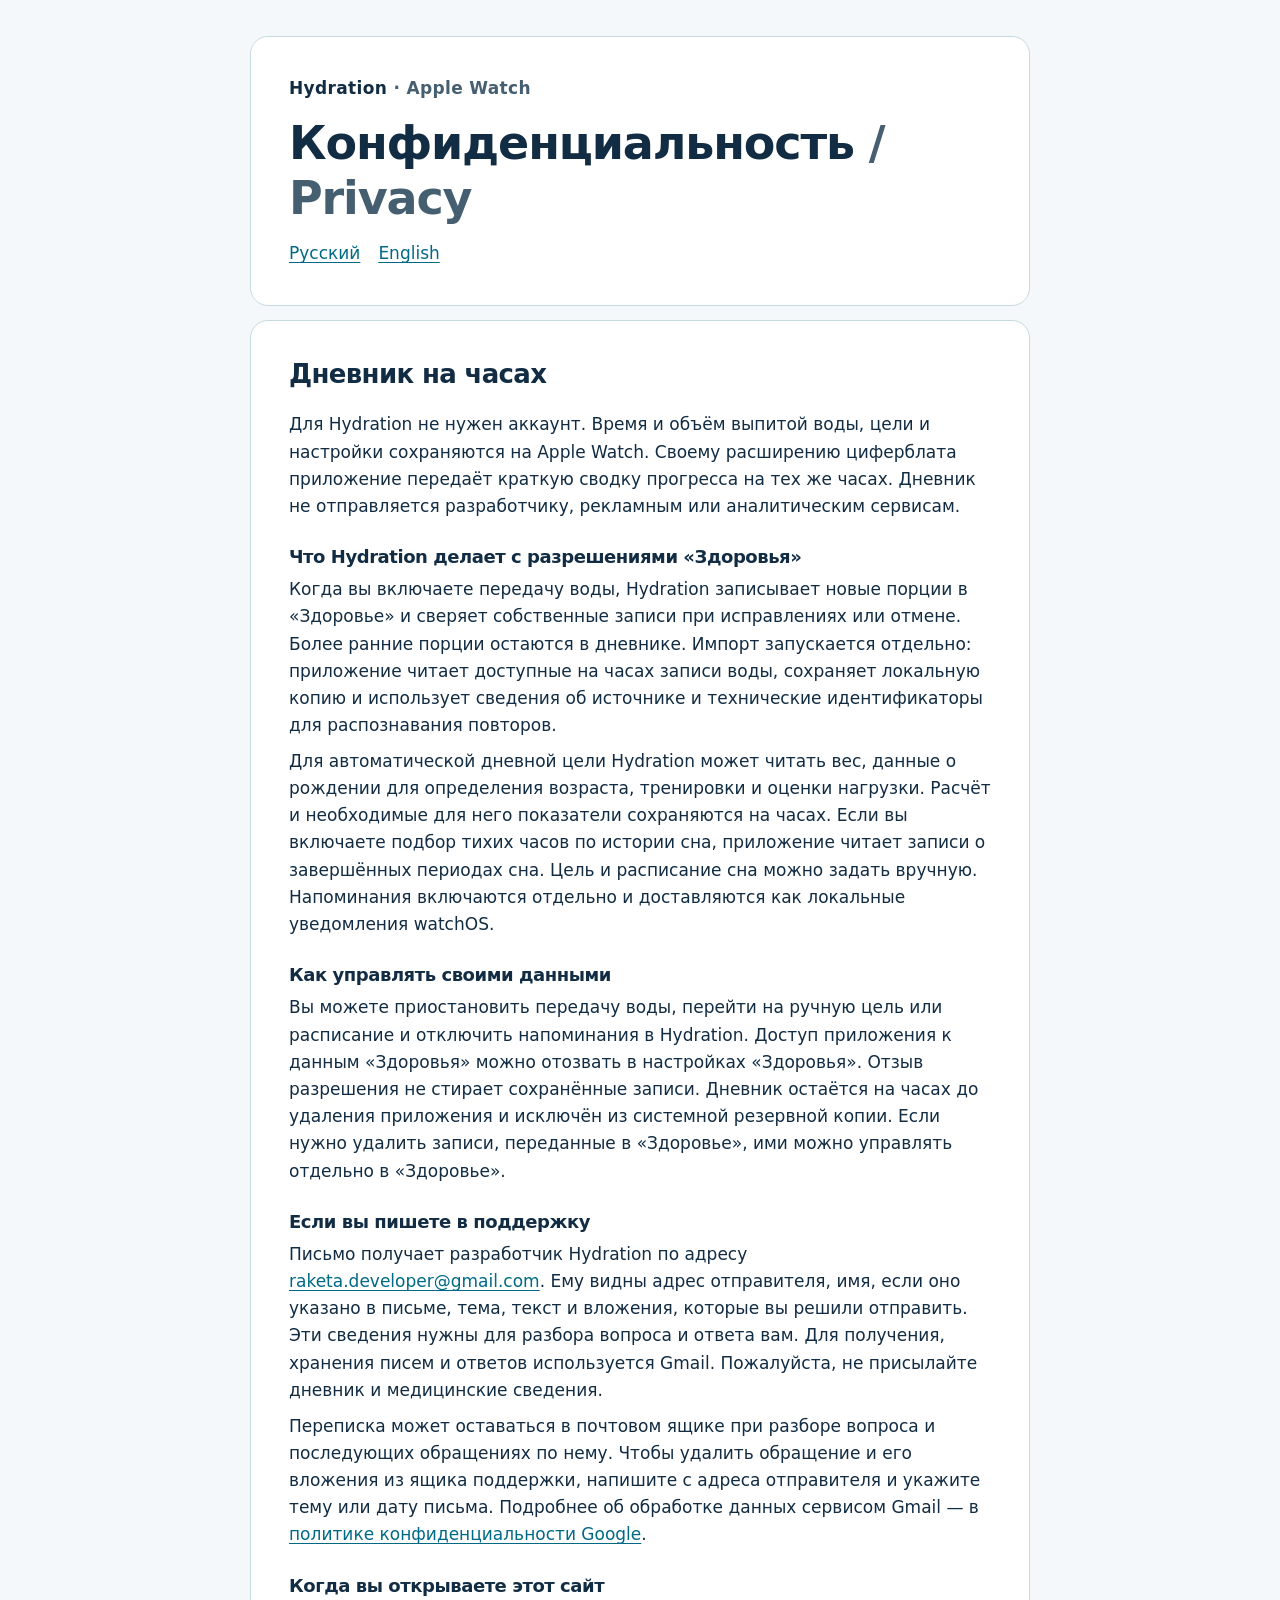
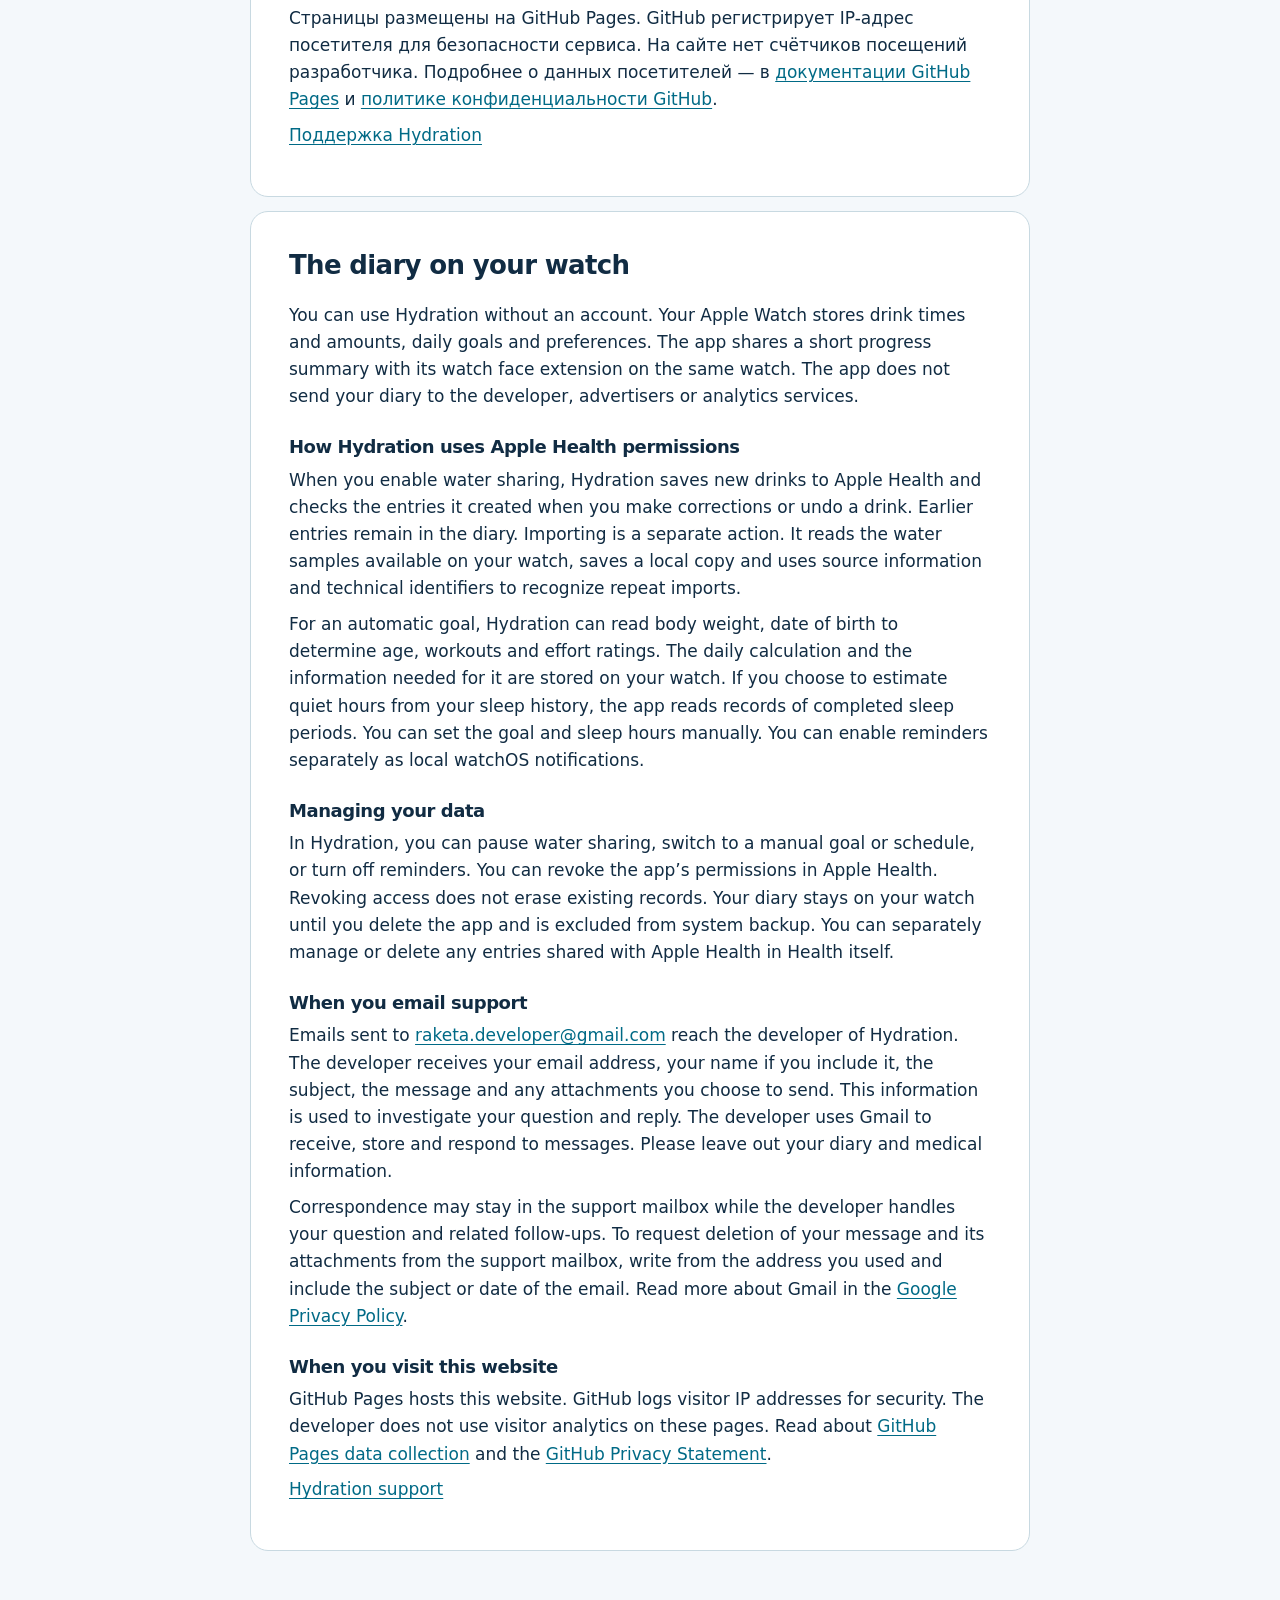
==== privacy.html @ a29f0064 "Publish bilingual Hydration privacy and support pages" ====
<!doctype html>
<html lang="ru">
<head>
  <meta charset="utf-8">
  <meta name="viewport" content="width=device-width, initial-scale=1">
  <title>Hydration — Конфиденциальность / Privacy</title>
  <link rel="stylesheet" href="style.css">
</head>
<body>
<main>
  <header>
    <a class="brand" href="./">Hydration <span>· Apple Watch</span></a>
    <h1>Конфиденциальность <span lang="en">/ Privacy</span></h1>
    <nav aria-label="Язык / Language"><a href="#ru">Русский</a><a lang="en" href="#en">English</a></nav>
  </header>
  <section id="ru" lang="ru" aria-labelledby="privacy-ru">
    <h2 id="privacy-ru">Дневник на часах</h2>
    <p>Для Hydration не нужен аккаунт. Время и объём выпитой воды, цели и настройки сохраняются на Apple Watch. Своему расширению циферблата приложение передаёт краткую сводку прогресса на тех же часах. Дневник не отправляется разработчику, рекламным или аналитическим сервисам.</p>
    <h3>Что Hydration делает с разрешениями «Здоровья»</h3>
    <p>Когда вы включаете передачу воды, Hydration записывает новые порции в «Здоровье» и сверяет собственные записи при исправлениях или отмене. Более ранние порции остаются в дневнике. Импорт запускается отдельно: приложение читает доступные на часах записи воды, сохраняет локальную копию и использует сведения об источнике и технические идентификаторы для распознавания повторов.</p>
    <p>Для автоматической дневной цели Hydration может читать вес, данные о рождении для определения возраста, тренировки и оценки нагрузки. Расчёт и необходимые для него показатели сохраняются на часах. Если вы включаете подбор тихих часов по истории сна, приложение читает записи о завершённых периодах сна. Цель и расписание сна можно задать вручную. Напоминания включаются отдельно и доставляются как локальные уведомления watchOS.</p>
    <h3>Как управлять своими данными</h3>
    <p>Вы можете приостановить передачу воды, перейти на ручную цель или расписание и отключить напоминания в Hydration. Доступ приложения к данным «Здоровья» можно отозвать в настройках «Здоровья». Отзыв разрешения не стирает сохранённые записи. Дневник остаётся на часах до удаления приложения и исключён из системной резервной копии. Если нужно удалить записи, переданные в «Здоровье», ими можно управлять отдельно в «Здоровье».</p>
    <h3>Если вы пишете в поддержку</h3>
    <p>Письмо получает разработчик Hydration по адресу <a href="mailto:raketa.developer@gmail.com">raketa.developer@gmail.com</a>. Ему видны адрес отправителя, имя, если оно указано в письме, тема, текст и вложения, которые вы решили отправить. Эти сведения нужны для разбора вопроса и ответа вам. Для получения, хранения писем и ответов используется Gmail. Пожалуйста, не присылайте дневник и медицинские сведения.</p>
    <p>Переписка может оставаться в почтовом ящике при разборе вопроса и последующих обращениях по нему. Чтобы удалить обращение и его вложения из ящика поддержки, напишите с адреса отправителя и укажите тему или дату письма. Подробнее об обработке данных сервисом Gmail — в <a href="https://policies.google.com/privacy?hl=ru">политике конфиденциальности Google</a>.</p>
    <h3>Когда вы открываете этот сайт</h3>
    <p>Страницы размещены на GitHub Pages. GitHub регистрирует IP-адрес посетителя для безопасности сервиса. На сайте нет счётчиков посещений разработчика. Подробнее о данных посетителей — в <a href="https://docs.github.com/en/pages/getting-started-with-github-pages/what-is-github-pages#data-collection">документации GitHub Pages</a> и <a href="https://docs.github.com/en/site-policy/privacy-policies/github-general-privacy-statement">политике конфиденциальности GitHub</a>.</p>
    <p><a href="support.html#ru">Поддержка Hydration</a></p>
  </section>
  <section id="en" lang="en" aria-labelledby="privacy-en">
    <h2 id="privacy-en">The diary on your watch</h2>
    <p>You can use Hydration without an account. Your Apple Watch stores drink times and amounts, daily goals and preferences. The app shares a short progress summary with its watch face extension on the same watch. The app does not send your diary to the developer, advertisers or analytics services.</p>
    <h3>How Hydration uses Apple Health permissions</h3>
    <p>When you enable water sharing, Hydration saves new drinks to Apple Health and checks the entries it created when you make corrections or undo a drink. Earlier entries remain in the diary. Importing is a separate action. It reads the water samples available on your watch, saves a local copy and uses source information and technical identifiers to recognize repeat imports.</p>
    <p>For an automatic goal, Hydration can read body weight, date of birth to determine age, workouts and effort ratings. The daily calculation and the information needed for it are stored on your watch. If you choose to estimate quiet hours from your sleep history, the app reads records of completed sleep periods. You can set the goal and sleep hours manually. You can enable reminders separately as local watchOS notifications.</p>
    <h3>Managing your data</h3>
    <p>In Hydration, you can pause water sharing, switch to a manual goal or schedule, or turn off reminders. You can revoke the app’s permissions in Apple Health. Revoking access does not erase existing records. Your diary stays on your watch until you delete the app and is excluded from system backup. You can separately manage or delete any entries shared with Apple Health in Health itself.</p>
    <h3>When you email support</h3>
    <p>Emails sent to <a href="mailto:raketa.developer@gmail.com">raketa.developer@gmail.com</a> reach the developer of Hydration. The developer receives your email address, your name if you include it, the subject, the message and any attachments you choose to send. This information is used to investigate your question and reply. The developer uses Gmail to receive, store and respond to messages. Please leave out your diary and medical information.</p>
    <p>Correspondence may stay in the support mailbox while the developer handles your question and related follow-ups. To request deletion of your message and its attachments from the support mailbox, write from the address you used and include the subject or date of the email. Read more about Gmail in the <a href="https://policies.google.com/privacy?hl=en">Google Privacy Policy</a>.</p>
    <h3>When you visit this website</h3>
    <p>GitHub Pages hosts this website. GitHub logs visitor IP addresses for security. The developer does not use visitor analytics on these pages. Read about <a href="https://docs.github.com/en/pages/getting-started-with-github-pages/what-is-github-pages#data-collection">GitHub Pages data collection</a> and the <a href="https://docs.github.com/en/site-policy/privacy-policies/github-general-privacy-statement">GitHub Privacy Statement</a>.</p>
    <p><a href="support.html#en">Hydration support</a></p>
  </section>
</main>
</body>
</html>
---- style.css ----
:root{color-scheme:light dark;--bg:#f4f8fb;--panel:#fff;--fg:#112c43;--sub:#455f71;--line:#c8d9e1;--accent:#006a86}*{box-sizing:border-box}body{margin:0;background:var(--bg);color:var(--fg);font:17px/1.6 system-ui,sans-serif}main{width:min(100% - 36px,780px);margin:4vh auto 8vh}header,section,footer{background:var(--panel);padding:clamp(18px,4vw,38px);border:1px solid var(--line);border-radius:18px;margin:14px 0}h1,h2,h3{line-height:1.2;letter-spacing:-.025em}h1{font-size:clamp(30px,5vw,46px);margin:.3em 0}h2{font-size:26px;margin:0 0 .8em}h3{font-size:18px;margin:1.45em 0 .35em}p{margin:.5em 0}small,footer{color:var(--sub)}a{color:var(--accent);text-underline-offset:.17em}nav{display:flex;gap:18px;flex-wrap:wrap}a:focus-visible{outline:3px solid var(--accent);outline-offset:3px}aside{border-left:3px solid var(--accent);padding:4px 14px;color:var(--sub)}@media(prefers-color-scheme:dark){:root{--bg:#0b1823;--panel:#122432;--fg:#eef8fb;--line:#304754;--sub:#b8ccd7;--accent:#81e3fc}}

html{scroll-padding:12px}
.brand{font-weight:650;letter-spacing:.02em;text-decoration:none;color:var(--fg)}
.brand span,h1 span{color:var(--sub)}
h1{overflow-wrap:anywhere}
main a{overflow-wrap:anywhere}
.landing header{border-top:4px solid var(--accent)}
.landing section nav a{padding-block:6px}
.landing{margin-top:clamp(28px,9vh,96px)}
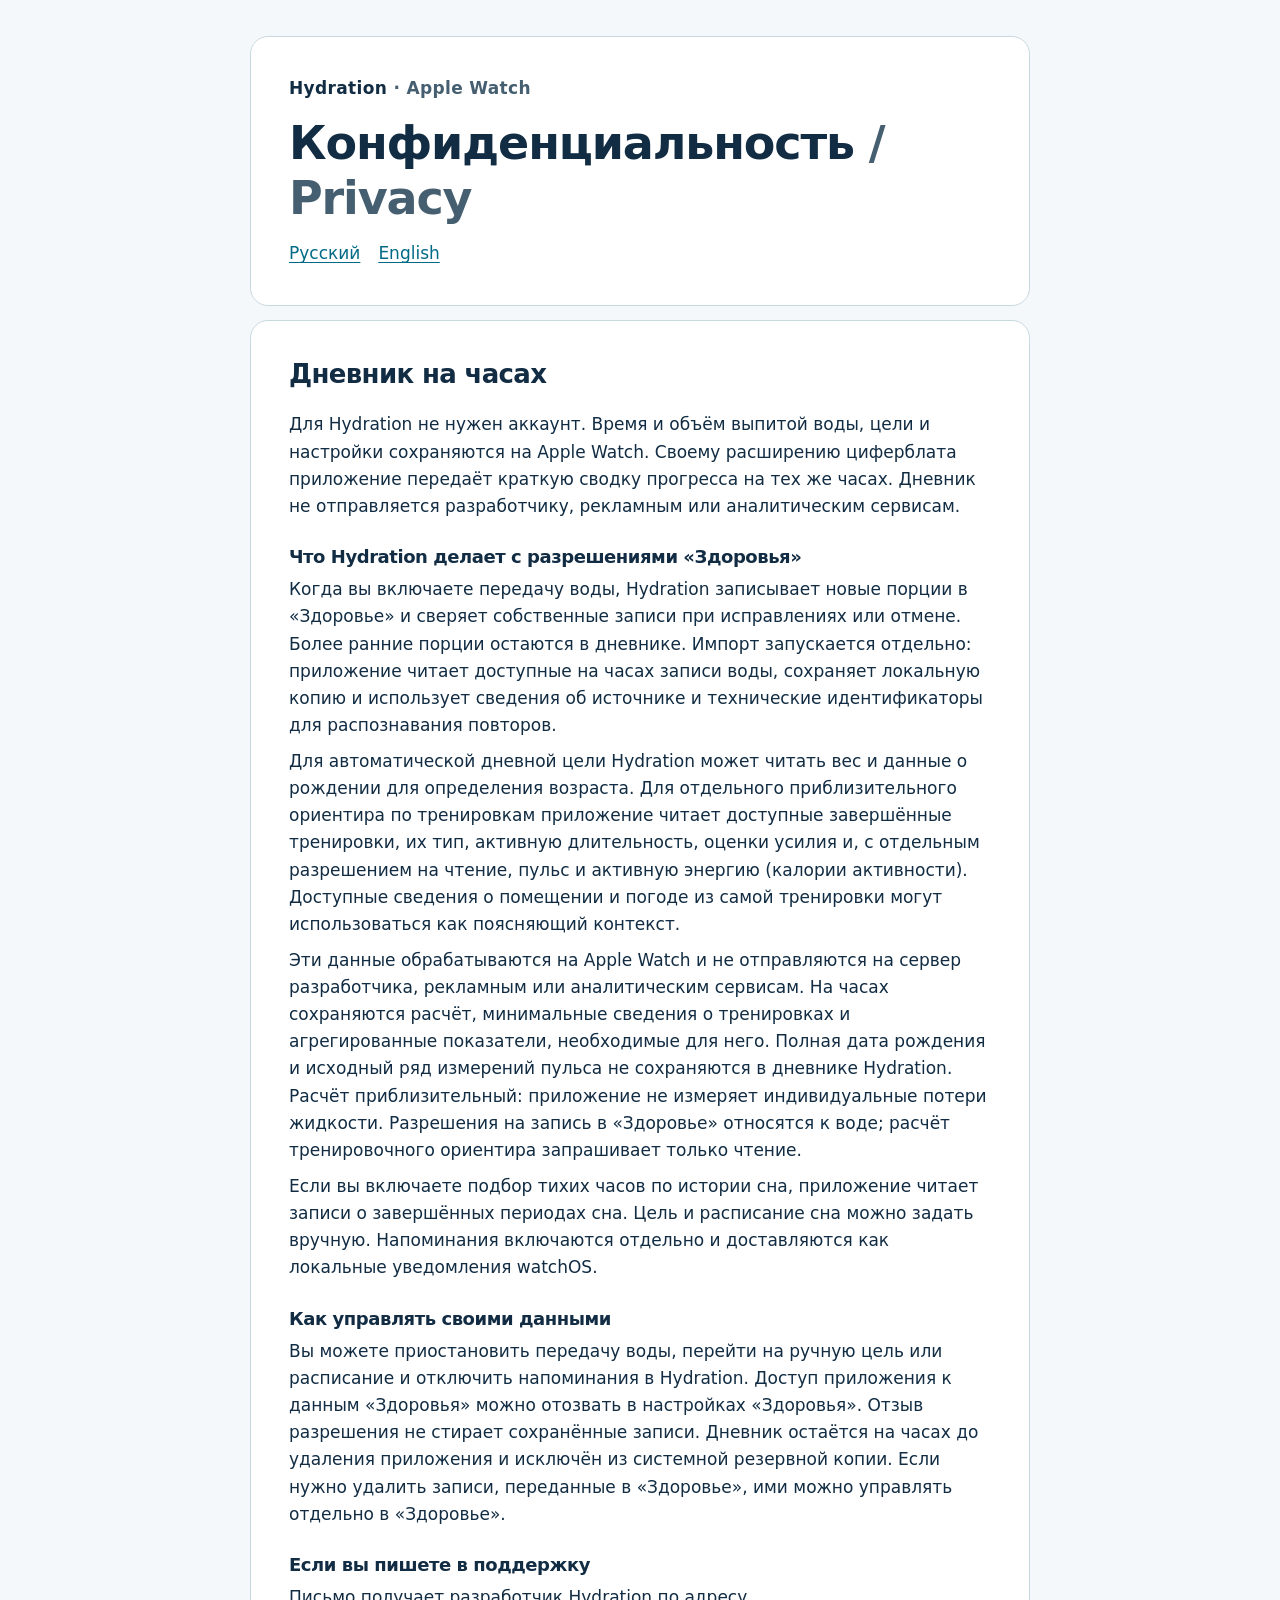
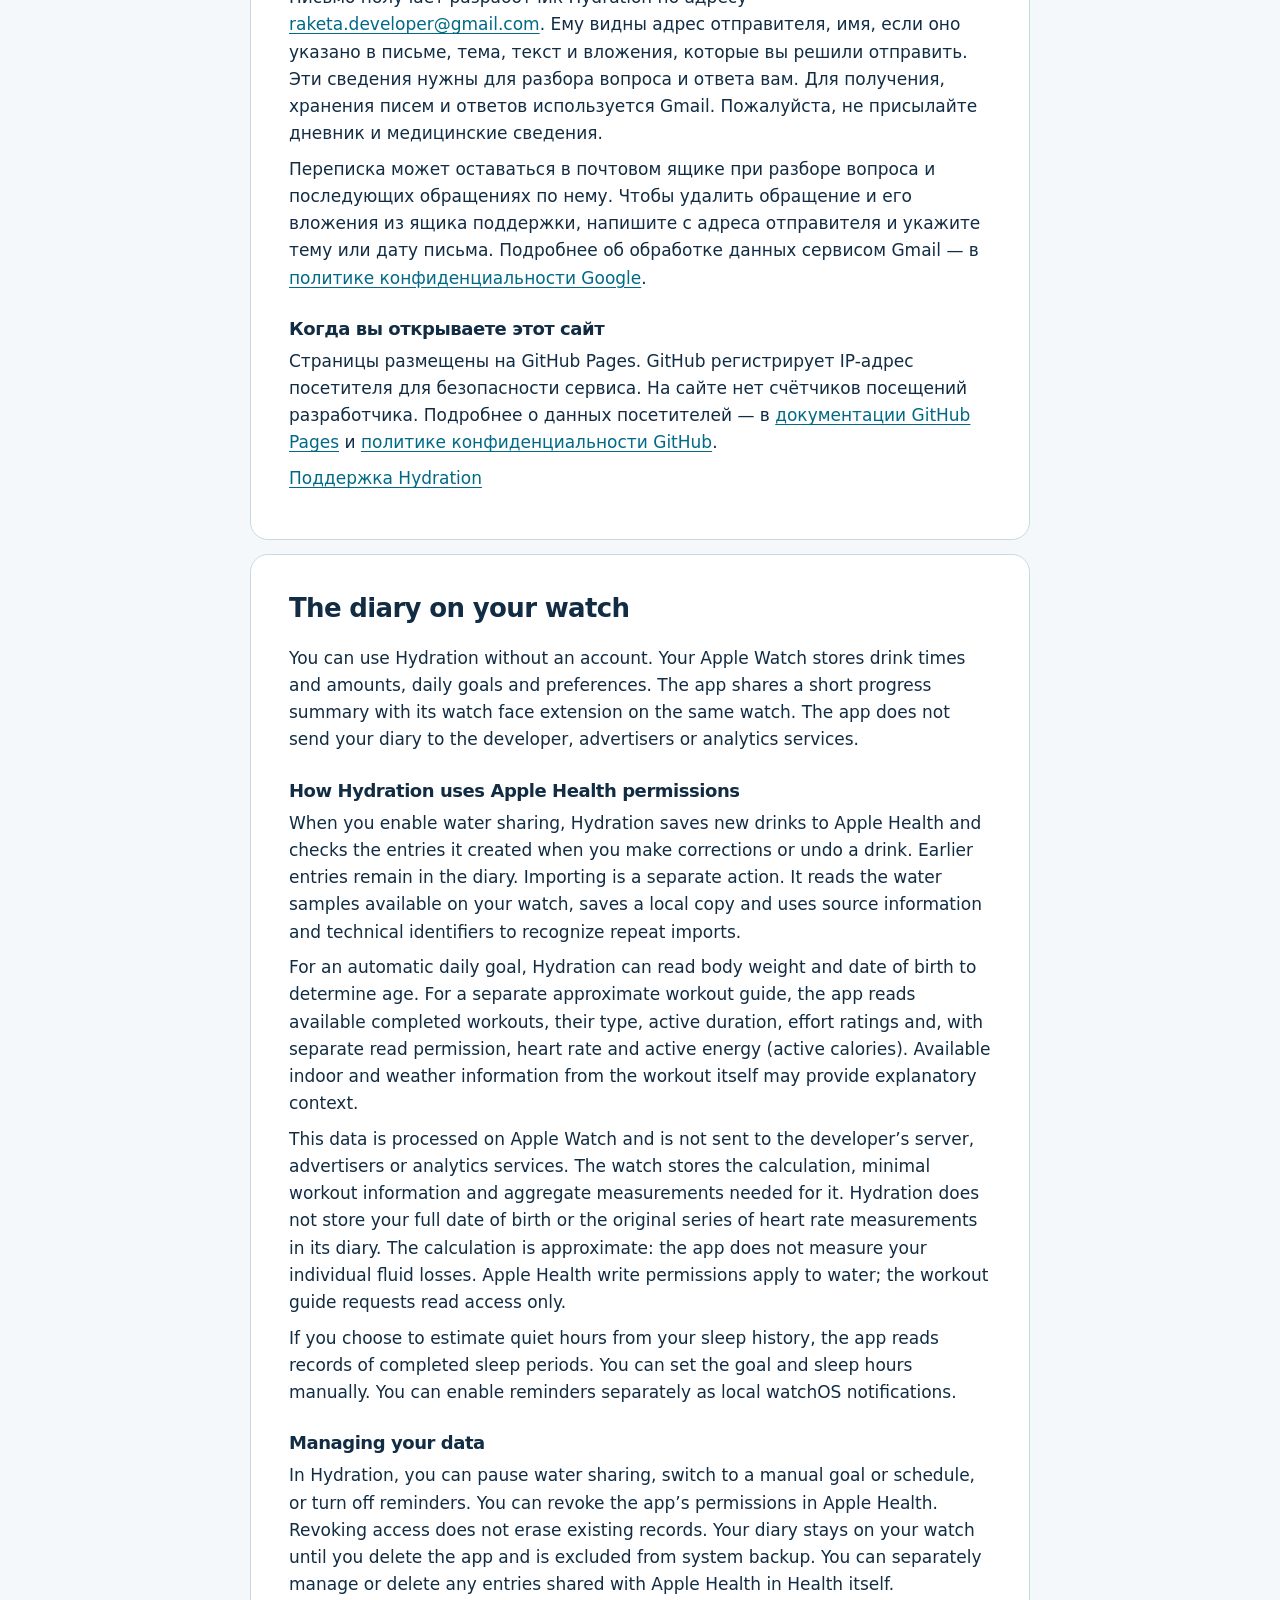
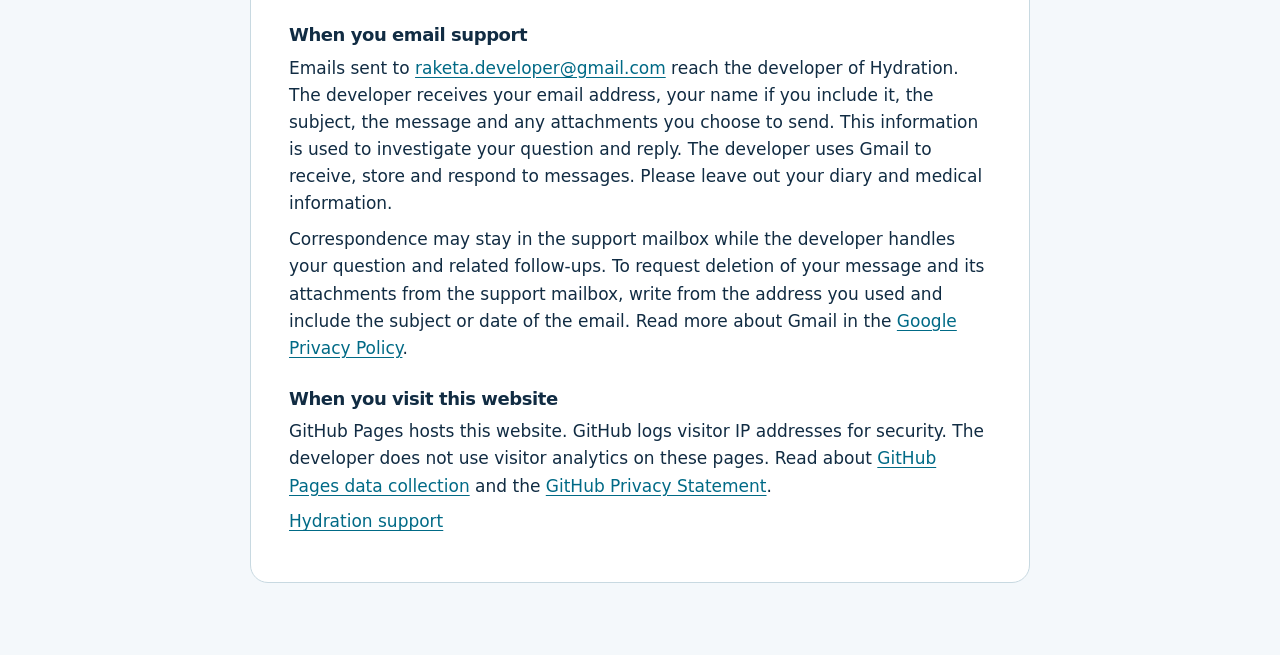
==== commit 6cd8f6c6: "Update privacy policy for automatic workout estimates" ====
--- a/privacy.html
+++ b/privacy.html
@@ -18,7 +18,9 @@
     <p>Для Hydration не нужен аккаунт. Время и объём выпитой воды, цели и настройки сохраняются на Apple Watch. Своему расширению циферблата приложение передаёт краткую сводку прогресса на тех же часах. Дневник не отправляется разработчику, рекламным или аналитическим сервисам.</p>
     <h3>Что Hydration делает с разрешениями «Здоровья»</h3>
     <p>Когда вы включаете передачу воды, Hydration записывает новые порции в «Здоровье» и сверяет собственные записи при исправлениях или отмене. Более ранние порции остаются в дневнике. Импорт запускается отдельно: приложение читает доступные на часах записи воды, сохраняет локальную копию и использует сведения об источнике и технические идентификаторы для распознавания повторов.</p>
-    <p>Для автоматической дневной цели Hydration может читать вес, данные о рождении для определения возраста, тренировки и оценки нагрузки. Расчёт и необходимые для него показатели сохраняются на часах. Если вы включаете подбор тихих часов по истории сна, приложение читает записи о завершённых периодах сна. Цель и расписание сна можно задать вручную. Напоминания включаются отдельно и доставляются как локальные уведомления watchOS.</p>
+    <p>Для автоматической дневной цели Hydration может читать вес и данные о рождении для определения возраста. Для отдельного приблизительного ориентира по тренировкам приложение читает доступные завершённые тренировки, их тип, активную длительность, оценки усилия и, с отдельным разрешением на чтение, пульс и активную энергию (калории активности). Доступные сведения о помещении и погоде из самой тренировки могут использоваться как поясняющий контекст.</p>
+    <p>Эти данные обрабатываются на Apple Watch и не отправляются на сервер разработчика, рекламным или аналитическим сервисам. На часах сохраняются расчёт, минимальные сведения о тренировках и агрегированные показатели, необходимые для него. Полная дата рождения и исходный ряд измерений пульса не сохраняются в дневнике Hydration. Расчёт приблизительный: приложение не измеряет индивидуальные потери жидкости. Разрешения на запись в «Здоровье» относятся к воде; расчёт тренировочного ориентира запрашивает только чтение.</p>
+    <p>Если вы включаете подбор тихих часов по истории сна, приложение читает записи о завершённых периодах сна. Цель и расписание сна можно задать вручную. Напоминания включаются отдельно и доставляются как локальные уведомления watchOS.</p>
     <h3>Как управлять своими данными</h3>
     <p>Вы можете приостановить передачу воды, перейти на ручную цель или расписание и отключить напоминания в Hydration. Доступ приложения к данным «Здоровья» можно отозвать в настройках «Здоровья». Отзыв разрешения не стирает сохранённые записи. Дневник остаётся на часах до удаления приложения и исключён из системной резервной копии. Если нужно удалить записи, переданные в «Здоровье», ими можно управлять отдельно в «Здоровье».</p>
     <h3>Если вы пишете в поддержку</h3>
@@ -33,7 +35,9 @@
     <p>You can use Hydration without an account. Your Apple Watch stores drink times and amounts, daily goals and preferences. The app shares a short progress summary with its watch face extension on the same watch. The app does not send your diary to the developer, advertisers or analytics services.</p>
     <h3>How Hydration uses Apple Health permissions</h3>
     <p>When you enable water sharing, Hydration saves new drinks to Apple Health and checks the entries it created when you make corrections or undo a drink. Earlier entries remain in the diary. Importing is a separate action. It reads the water samples available on your watch, saves a local copy and uses source information and technical identifiers to recognize repeat imports.</p>
-    <p>For an automatic goal, Hydration can read body weight, date of birth to determine age, workouts and effort ratings. The daily calculation and the information needed for it are stored on your watch. If you choose to estimate quiet hours from your sleep history, the app reads records of completed sleep periods. You can set the goal and sleep hours manually. You can enable reminders separately as local watchOS notifications.</p>
+    <p>For an automatic daily goal, Hydration can read body weight and date of birth to determine age. For a separate approximate workout guide, the app reads available completed workouts, their type, active duration, effort ratings and, with separate read permission, heart rate and active energy (active calories). Available indoor and weather information from the workout itself may provide explanatory context.</p>
+    <p>This data is processed on Apple Watch and is not sent to the developer’s server, advertisers or analytics services. The watch stores the calculation, minimal workout information and aggregate measurements needed for it. Hydration does not store your full date of birth or the original series of heart rate measurements in its diary. The calculation is approximate: the app does not measure your individual fluid losses. Apple Health write permissions apply to water; the workout guide requests read access only.</p>
+    <p>If you choose to estimate quiet hours from your sleep history, the app reads records of completed sleep periods. You can set the goal and sleep hours manually. You can enable reminders separately as local watchOS notifications.</p>
     <h3>Managing your data</h3>
     <p>In Hydration, you can pause water sharing, switch to a manual goal or schedule, or turn off reminders. You can revoke the app’s permissions in Apple Health. Revoking access does not erase existing records. Your diary stays on your watch until you delete the app and is excluded from system backup. You can separately manage or delete any entries shared with Apple Health in Health itself.</p>
     <h3>When you email support</h3>
